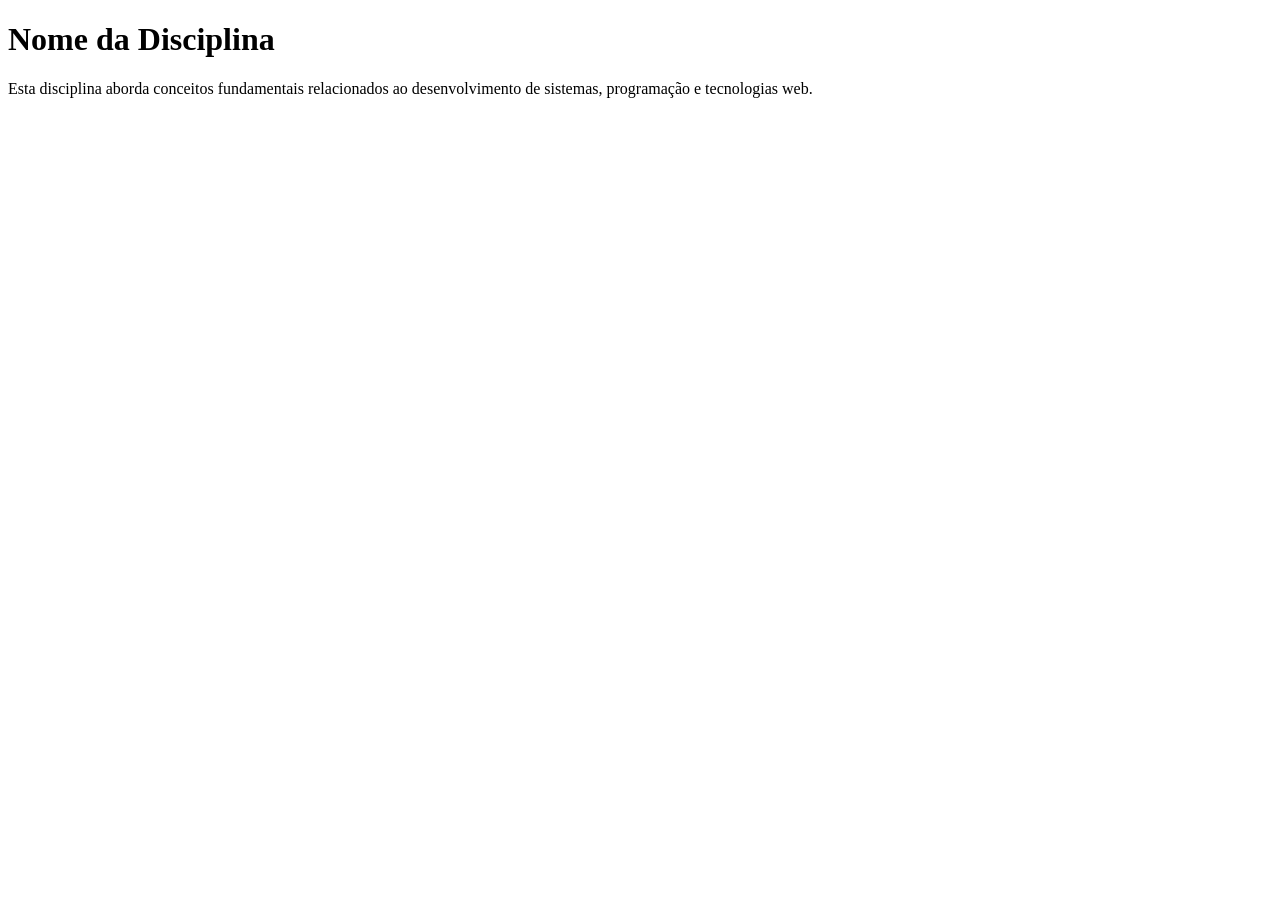
==== index.html @ 1bf5a552 "Cria página inicial da disciplina" ====
<!DOCTYPE html>
<html lang="pt-BR">
<head>
    <meta charset="UTF-8">
    <meta name="viewport" content="width=device-width, initial-scale=1.0">
    <title>Nome da Disciplina</title>
</head>
<body>
    <h1>Nome da Disciplina</h1>

    <p>
        Esta disciplina aborda conceitos fundamentais relacionados ao
        desenvolvimento de sistemas, programação e tecnologias web.
    </p>
</body>
</html>
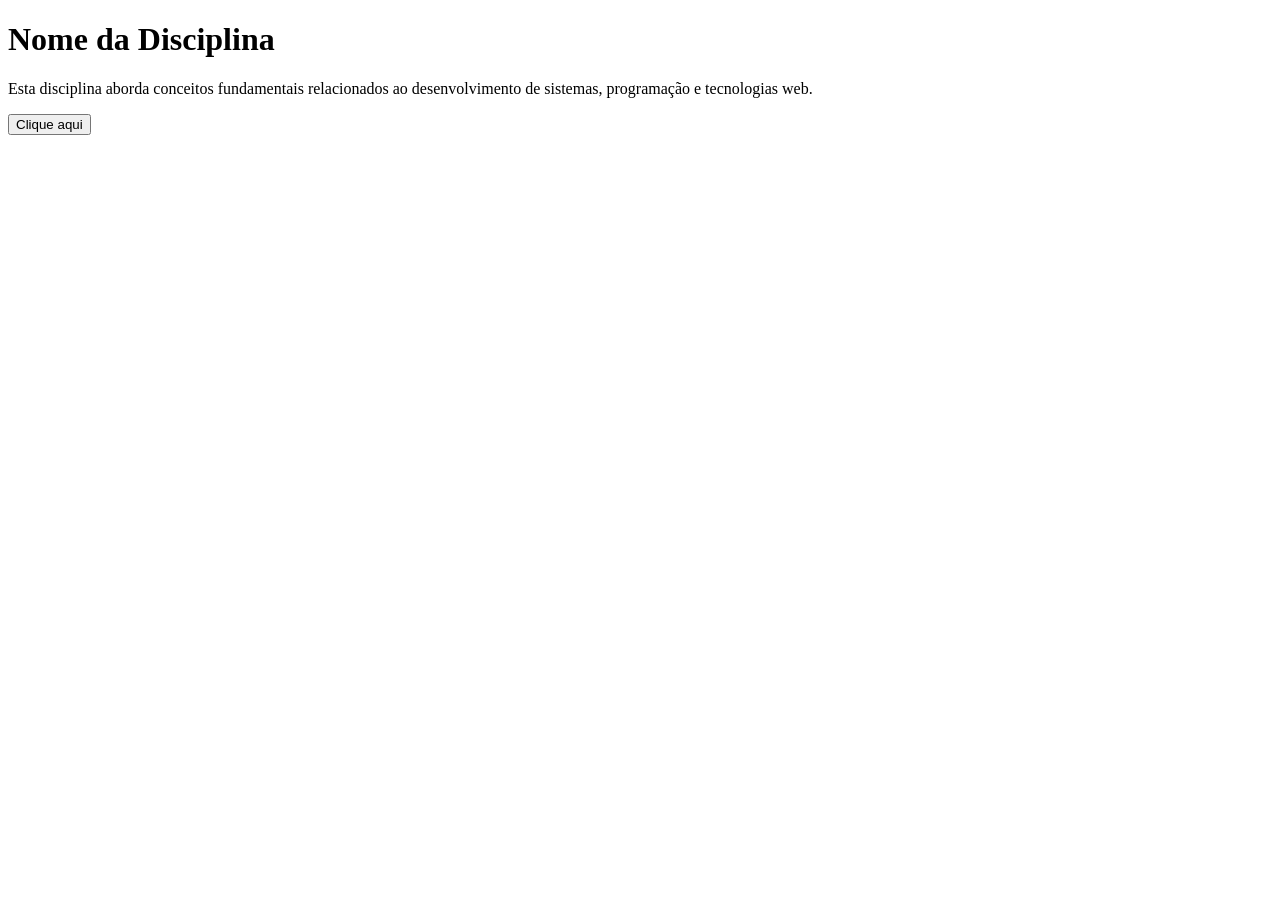
==== commit e1e59733: "Adiciona funcionalidade JavaScript" ====
--- a/index.html
+++ b/index.html
@@ -12,5 +12,8 @@
         Esta disciplina aborda conceitos fundamentais relacionados ao
         desenvolvimento de sistemas, programação e tecnologias web.
     </p>
+	<button onclick="mostrarMensagem()">Clique aqui</button>
+
+<script src="script.js"></script>
 </body>
 </html>
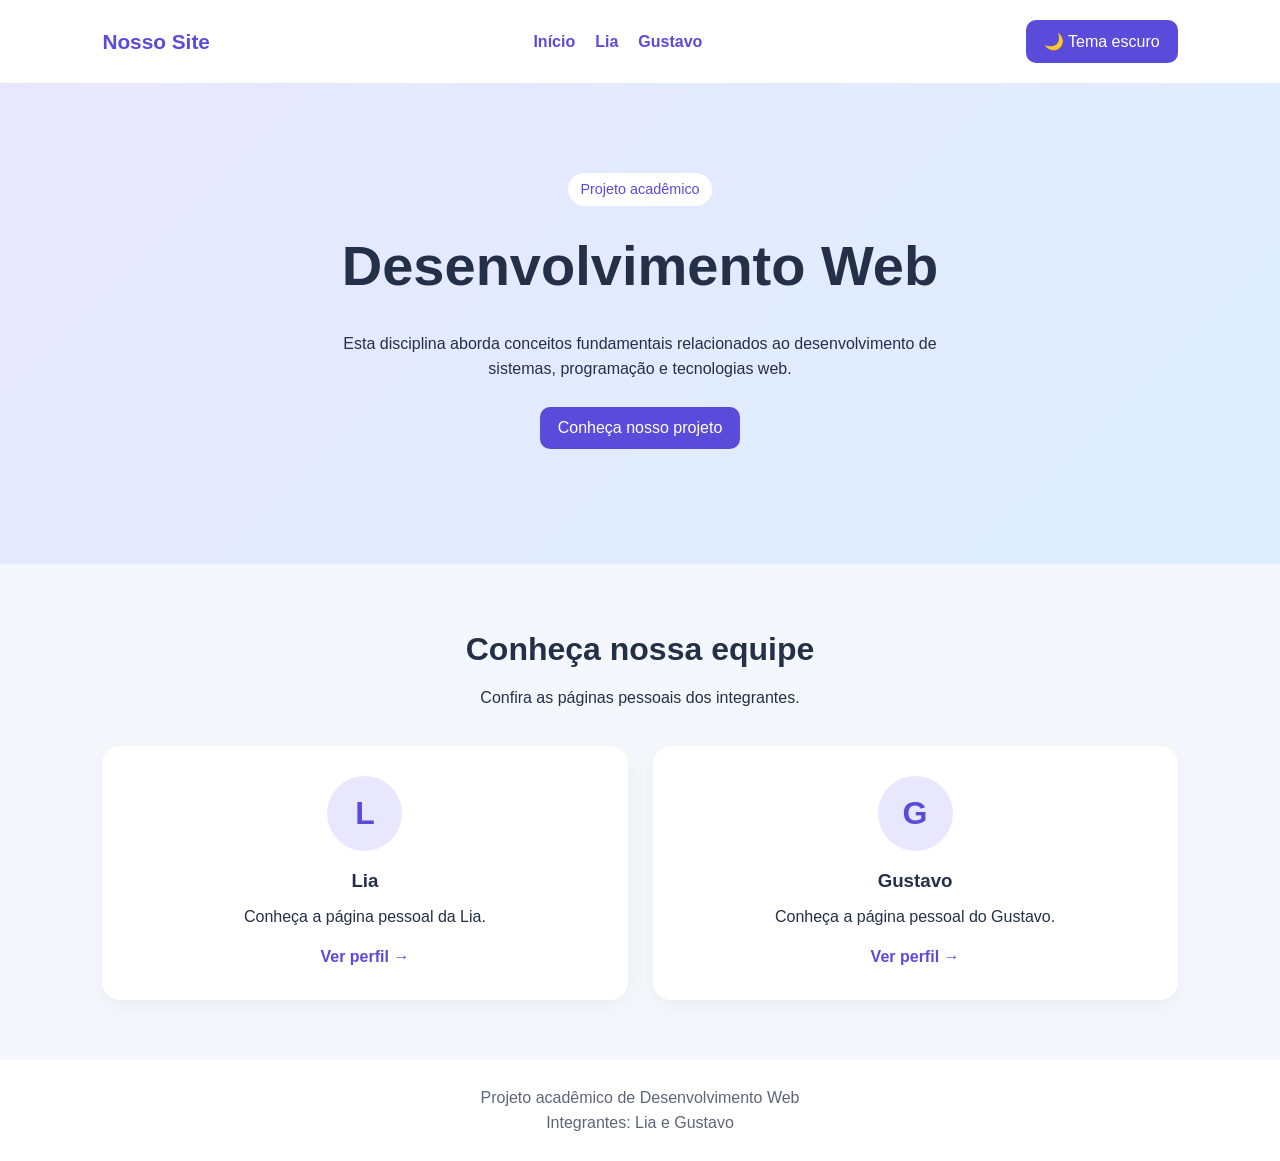
==== commit 5405c0f5: "atualiza html com o css e script da lia" ====
--- a/index.html
+++ b/index.html
@@ -3,17 +3,73 @@
 <head>
     <meta charset="UTF-8">
     <meta name="viewport" content="width=device-width, initial-scale=1.0">
-    <title>Nome da Disciplina</title>
+    <title>Desenvolvimento Web</title>
+    <link rel="stylesheet" href="style.css">
+    <script src="script.js" defer></script>
 </head>
 <body>
-    <h1>Nome da Disciplina</h1>
+    <header>
+        <nav class="navbar">
+            <a class="logo" href="index.html">Nosso Site</a>
 
-    <p>
-        Esta disciplina aborda conceitos fundamentais relacionados ao
-        desenvolvimento de sistemas, programação e tecnologias web.
-    </p>
-	<button onclick="mostrarMensagem()">Clique aqui</button>
+            <div class="menu">
+                <a href="index.html">Início</a>
+                <a href="lia.html">Lia</a>
+                <a href="gustavo.html">Gustavo</a>
+            </div>
 
-<script src="script.js"></script>
+            <button id="temaBtn" type="button">
+                🌙 Tema escuro
+            </button>
+        </nav>
+    </header>
+
+    <main>
+        <section class="hero">
+            <span class="etiqueta">Projeto acadêmico</span>
+            <h1>Desenvolvimento Web</h1>
+
+            <p>
+                Esta disciplina aborda conceitos fundamentais relacionados
+                ao desenvolvimento de sistemas, programação e tecnologias web.
+            </p>
+
+            <button type="button" onclick="mostrarMensagem()">
+                Conheça nosso projeto
+            </button>
+
+            <p id="mensagem" aria-live="polite"></p>
+        </section>
+
+        <section class="integrantes">
+            <h2>Conheça nossa equipe</h2>
+            <p>Confira as páginas pessoais dos integrantes.</p>
+
+            <div class="cards">
+                <article class="card">
+                    <div class="avatar">L</div>
+                    <h3>Lia</h3>
+                    <p>Conheça a página pessoal da Lia.</p>
+                    <a class="link-card" href="lia.html">
+                        Ver perfil →
+                    </a>
+                </article>
+
+                <article class="card">
+                    <div class="avatar">G</div>
+                    <h3>Gustavo</h3>
+                    <p>Conheça a página pessoal do Gustavo.</p>
+                    <a class="link-card" href="gustavo.html">
+                        Ver perfil →
+                    </a>
+                </article>
+            </div>
+        </section>
+    </main>
+
+    <footer>
+        <p>Projeto acadêmico de Desenvolvimento Web</p>
+        <p>Integrantes: Lia e Gustavo</p>
+    </footer>
 </body>
-</html>+</html>
--- a/style.css
+++ b/style.css
@@ -0,0 +1,231 @@
+* {
+    margin: 0;
+    padding: 0;
+    box-sizing: border-box;
+}
+
+:root {
+    font-family: Arial, Helvetica, sans-serif;
+    color: #243047;
+    background: #f4f7fc;
+}
+
+body {
+    min-height: 100vh;
+    background: #f4f7fc;
+    color: #243047;
+    line-height: 1.6;
+    transition: background 0.3s, color 0.3s;
+}
+
+.navbar {
+    display: flex;
+    justify-content: space-between;
+    align-items: center;
+    gap: 20px;
+    flex-wrap: wrap;
+    padding: 20px 8%;
+    background: #ffffff;
+    box-shadow: 0 2px 12px #0000000d;
+}
+
+.logo {
+    font-size: 1.3rem;
+    font-weight: bold;
+    color: #5b4bdb;
+    text-decoration: none;
+}
+
+.menu {
+    display: flex;
+    gap: 20px;
+    flex-wrap: wrap;
+}
+
+.menu a,
+.link-card {
+    color: #5b4bdb;
+    text-decoration: none;
+    font-weight: bold;
+}
+
+.menu a:hover,
+.link-card:hover {
+    text-decoration: underline;
+}
+
+button {
+    border: none;
+    border-radius: 10px;
+    padding: 12px 18px;
+    background: #5b4bdb;
+    color: white;
+    cursor: pointer;
+    font-size: 1rem;
+    transition: transform 0.2s, background 0.2s;
+}
+
+button:hover {
+    background: #4536bd;
+    transform: translateY(-2px);
+}
+
+button:focus-visible,
+a:focus-visible {
+    outline: 3px solid #f59e0b;
+    outline-offset: 4px;
+}
+
+.hero {
+    text-align: center;
+    padding: 90px 20px;
+    background: linear-gradient(135deg, #e9e7ff, #dceeff);
+}
+
+.etiqueta {
+    display: inline-block;
+    margin-bottom: 15px;
+    padding: 5px 12px;
+    border-radius: 20px;
+    background: #ffffff;
+    color: #5b4bdb;
+    font-size: 0.9rem;
+}
+
+.hero h1 {
+    margin-bottom: 20px;
+    font-size: clamp(2rem, 5vw, 3.5rem);
+}
+
+.hero p {
+    max-width: 650px;
+    margin: 0 auto 25px;
+}
+
+#mensagem {
+    margin-top: 20px;
+    font-weight: bold;
+}
+
+.integrantes {
+    padding: 60px 8%;
+    text-align: center;
+}
+
+.integrantes h2 {
+    margin-bottom: 10px;
+    font-size: 2rem;
+}
+
+.cards {
+    display: grid;
+    grid-template-columns: repeat(auto-fit, minmax(220px, 1fr));
+    gap: 25px;
+    margin-top: 35px;
+}
+
+.card {
+    padding: 30px;
+    background: white;
+    border-radius: 18px;
+    box-shadow: 0 5px 20px #0000000c;
+    transition: transform 0.25s, box-shadow 0.25s;
+}
+
+.card:hover {
+    transform: translateY(-6px);
+    box-shadow: 0 12px 28px #00000016;
+}
+
+.card h3 {
+    margin: 15px 0 8px;
+}
+
+.card p {
+    margin-bottom: 15px;
+}
+
+.avatar {
+    display: grid;
+    place-items: center;
+    width: 75px;
+    height: 75px;
+    margin: auto;
+    border-radius: 50%;
+    background: #e9e7ff;
+    color: #5b4bdb;
+    font-size: 2rem;
+    font-weight: bold;
+}
+
+.pagina-pessoal {
+    max-width: 800px;
+    margin: 60px auto;
+    padding: 40px 25px;
+    text-align: center;
+    background: white;
+    border-radius: 18px;
+    box-shadow: 0 5px 20px #0000000c;
+}
+
+.pagina-pessoal h1 {
+    margin: 15px 0;
+}
+
+.pagina-pessoal p {
+    margin: 12px 0;
+}
+
+footer {
+    padding: 25px;
+    text-align: center;
+    background: #ffffff;
+    color: #5d6678;
+}
+
+body.escuro {
+    background: #151827;
+    color: #edf0fa;
+}
+
+body.escuro .navbar,
+body.escuro .card,
+body.escuro .pagina-pessoal,
+body.escuro footer {
+    background: #22263a;
+    color: #edf0fa;
+}
+
+body.escuro .hero {
+    background: linear-gradient(135deg, #272347, #202d45);
+}
+
+body.escuro .etiqueta,
+body.escuro .avatar {
+    background: #353052;
+    color: #d7d1ff;
+}
+
+body.escuro .menu a,
+body.escuro .link-card,
+body.escuro .logo {
+    color: #c8c0ff;
+}
+
+@media (max-width: 600px) {
+    .navbar {
+        flex-direction: column;
+    }
+
+    .menu {
+        justify-content: center;
+    }
+
+    .hero {
+        padding: 60px 20px;
+    }
+
+    .integrantes {
+        padding: 40px 20px;
+    }
+}
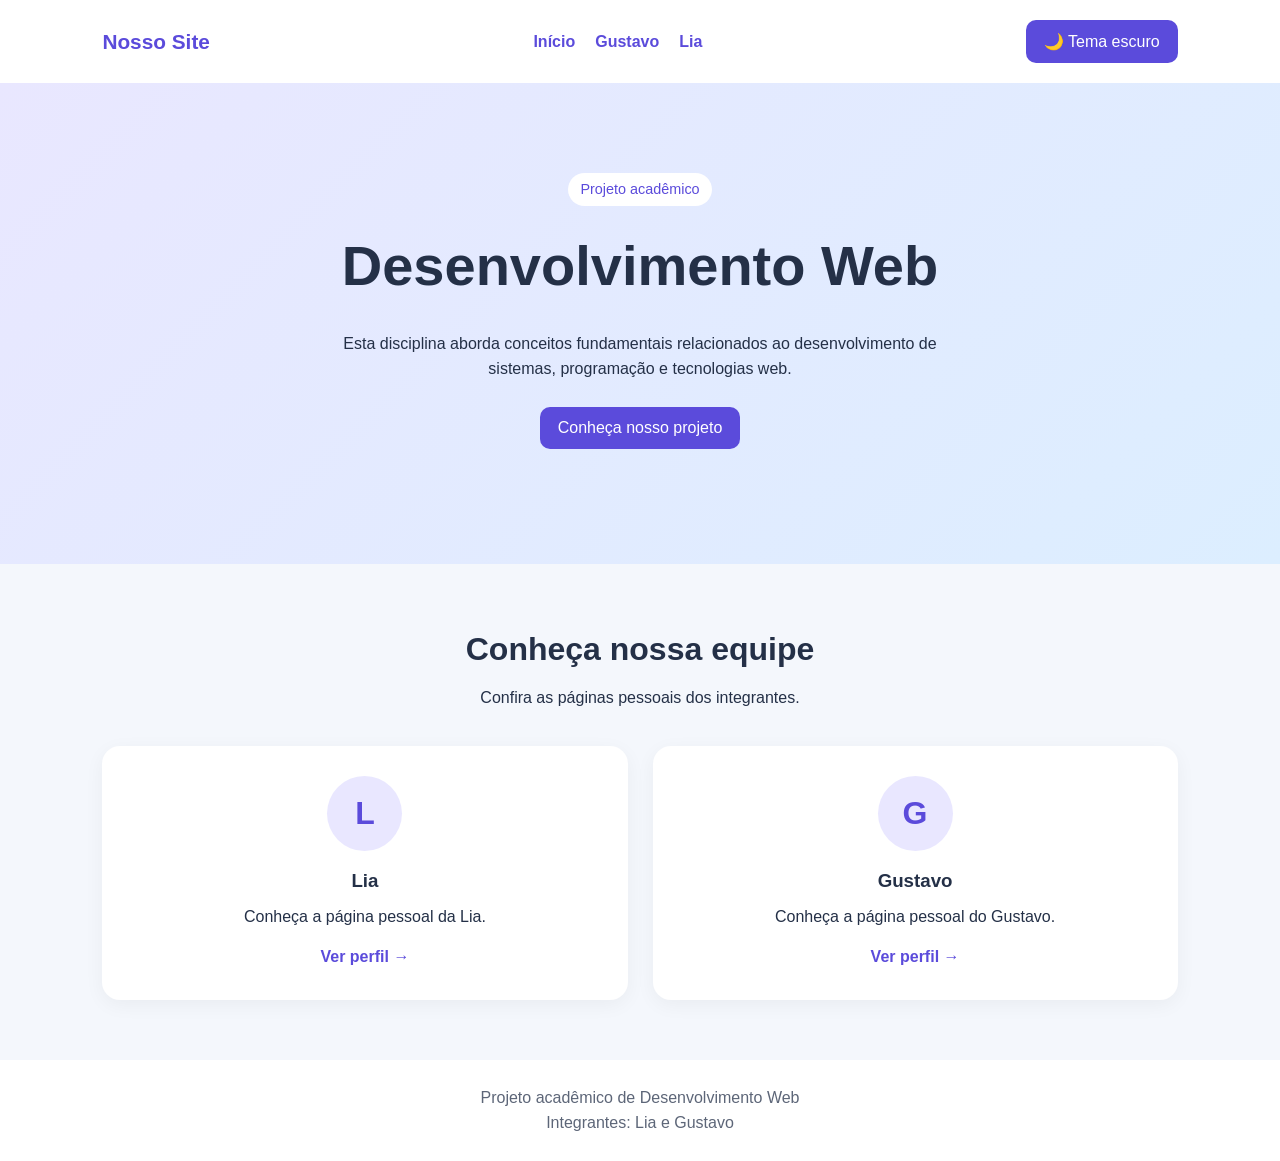
==== commit bbda958b: "links editados" ====
--- a/index.html
+++ b/index.html
@@ -14,8 +14,9 @@
 
             <div class="menu">
                 <a href="index.html">Início</a>
-                <a href="lia.html">Lia</a>
-                <a href="gustavo.html">Gustavo</a>
+		<a href="integrante1.html">Gustavo</a>
+                <a href="integrante2.html">Lia</a>
+                
             </div>
 
             <button id="temaBtn" type="button">
